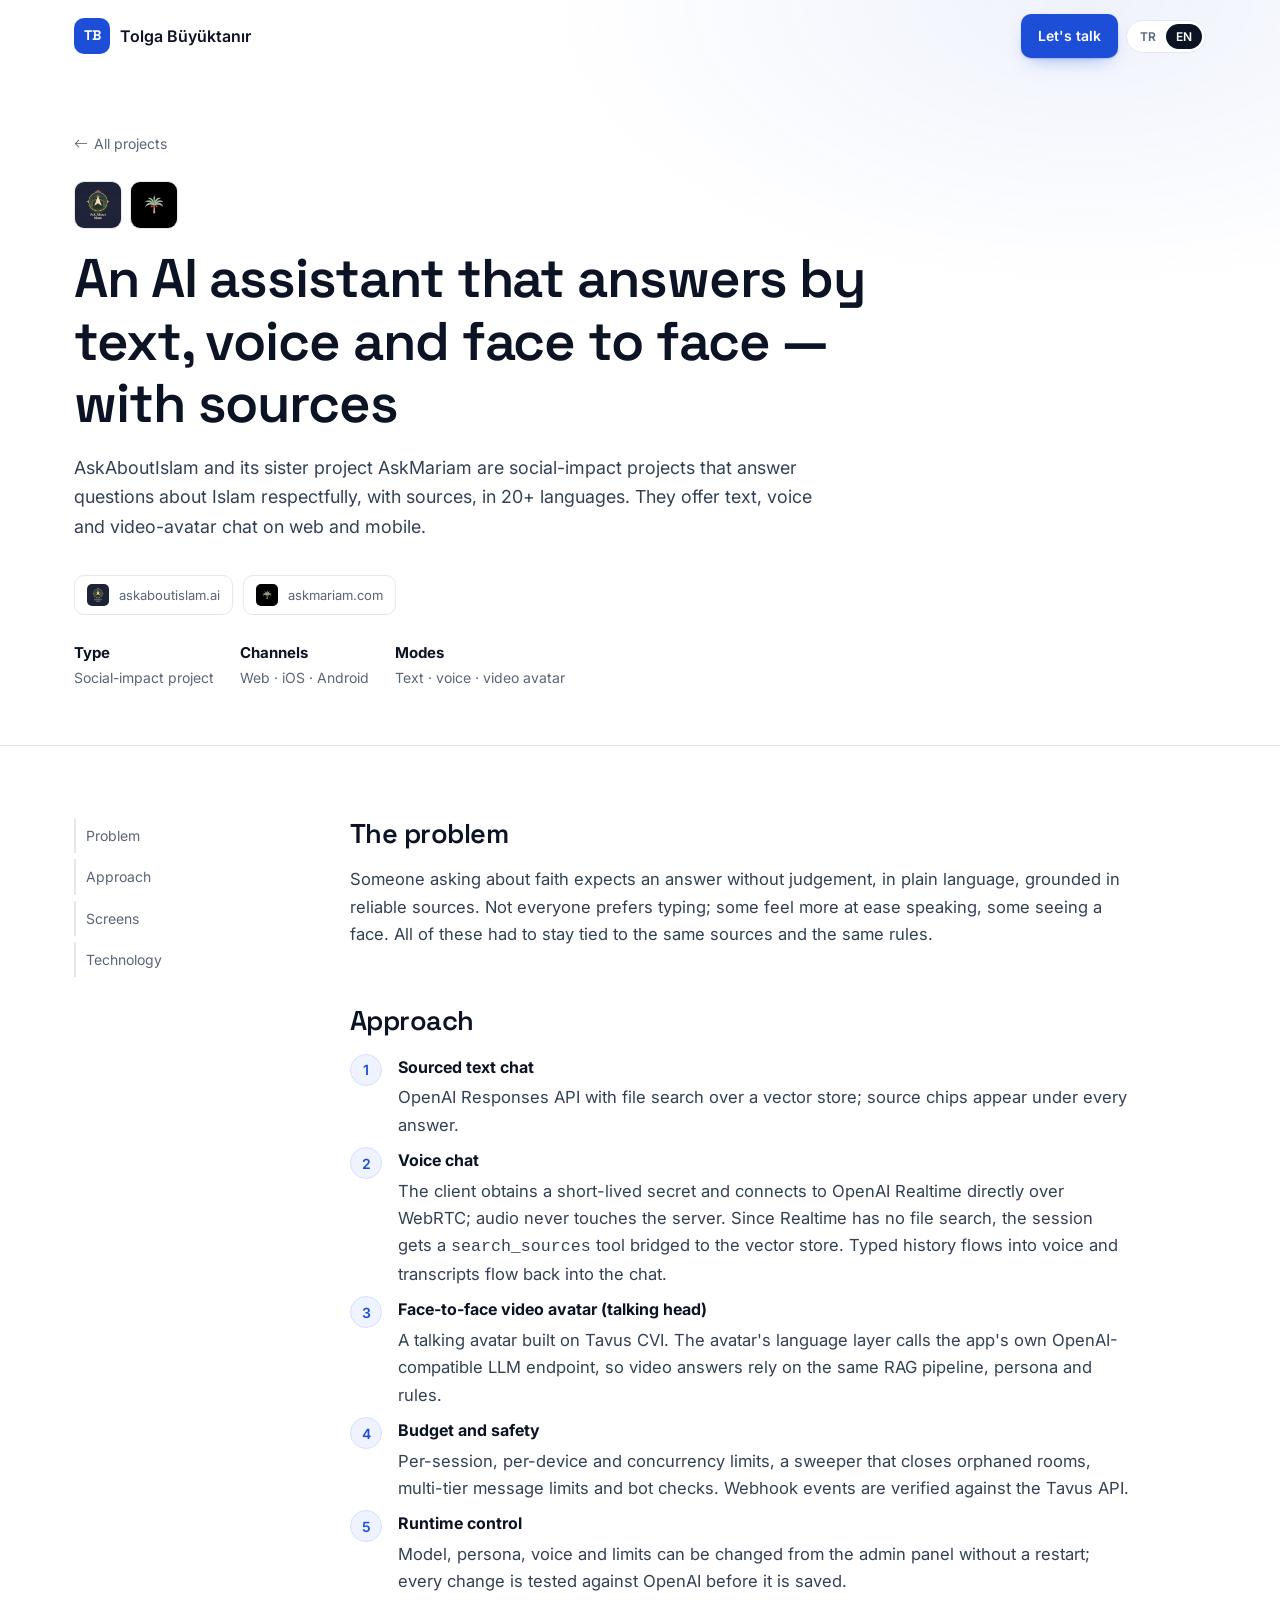
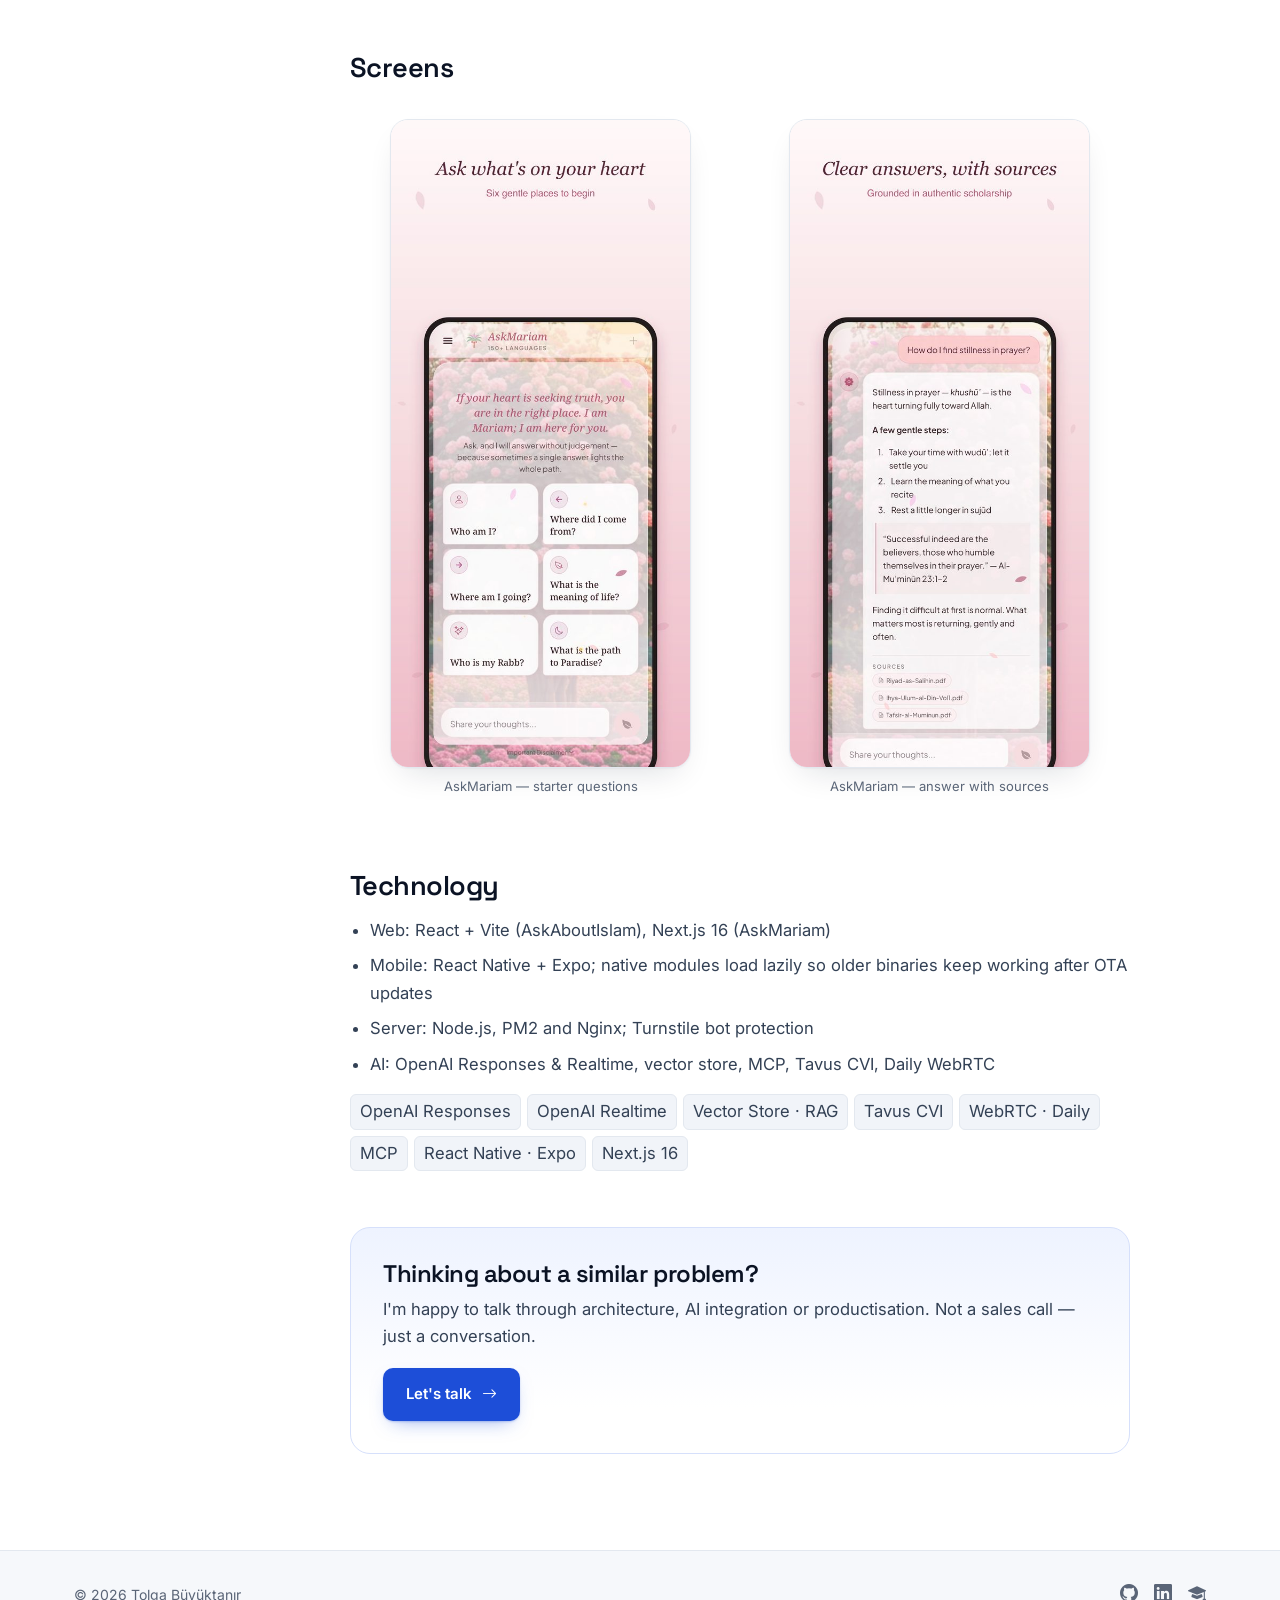
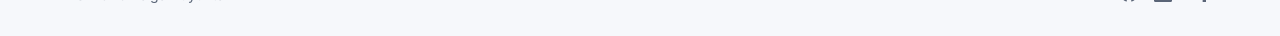
==== case/askaboutislam.html @ a06b05d1 "Add LLM/data services, case studies, FAQ and SEO assets - New topics: local & cloud LLMs, data colle" ====
<!DOCTYPE html>
<html lang="tr">

<head>
    <meta charset="utf-8" />
    <meta name="viewport" content="width=device-width, initial-scale=1" />
    <title>AskAboutIslam &amp; AskMariam · Tolga Büyüktanır</title>
    <meta name="description" content="AskAboutIslam ve AskMariam: yazılı, sesli ve video avatarlı, kaynak gösteren AI asistanı — vaka çalışması." />
    <meta property="og:title" content="AskAboutIslam &amp; AskMariam · Tolga Büyüktanır" />
    <meta property="og:description" content="AskAboutIslam ve AskMariam: yazılı, sesli ve video avatarlı, kaynak gösteren AI asistanı — vaka çalışması." />
    <meta property="og:image" content="https://tolgabuyuktanir.github.io/static/assets/img/og-image.png" />
    <meta name="twitter:card" content="summary_large_image" />
    <link rel="canonical" href="https://tolgabuyuktanir.github.io/case/askaboutislam.html" />
    <meta name="theme-color" content="#ffffff" />
    <link rel="icon" type="image/x-icon" href="../static/assets/favicon.ico" />
    <link rel="preconnect" href="https://fonts.googleapis.com" />
    <link rel="preconnect" href="https://fonts.gstatic.com" crossorigin />
    <link href="https://fonts.googleapis.com/css2?family=Inter:wght@300;400;500;600;700&family=Space+Grotesk:wght@500;600;700&display=swap" rel="stylesheet" />
    <link href="https://cdn.jsdelivr.net/npm/bootstrap-icons@1.11.3/font/bootstrap-icons.min.css" rel="stylesheet" />
    <link href="../static/css/site.css" rel="stylesheet" />
    <link href="../static/css/case.css" rel="stylesheet" />
</head>

<body>
    <header class="nav" id="nav">
        <div class="container nav-inner">
            <a href="../index.html" class="brand" aria-label="Tolga Büyüktanır">
                <span class="brand-mark">TB</span>
                <span class="brand-text">Tolga Büyüktanır</span>
            </a>
            <div class="nav-tools">
                <a href="../index.html#contact" class="btn btn-primary" style="padding:9px 16px;font-size:14px"><span data-l="tr">Tanışalım</span><span data-l="en">Let's talk</span></a>
                <button class="lang-toggle" id="langToggle" type="button" aria-label="Dil / Language">
                    <span class="lang-opt" data-opt="tr">TR</span><span class="lang-opt" data-opt="en">EN</span>
                </button>
            </div>
        </div>
    </header>

    <main>
        <section class="case-hero">
            <div class="container">
                <a class="case-back" href="../index.html#projects"><i class="bi bi-arrow-left"></i> <span data-l="tr">Tüm projeler</span><span data-l="en">All projects</span></a>
                <span class="app-icons" style="margin-bottom:18px"><img src="../static/assets/img/logos/askaboutislam.png" alt="AskAboutIslam" width="48" height="48" style="width:48px;height:48px" /><img src="../static/assets/img/logos/askmariam.png" alt="AskMariam" width="48" height="48" style="width:48px;height:48px" /></span>
                <h1><span data-l="tr">Yazıyla, sesle ve yüz yüze konuşan, kaynak gösteren bir yapay zekâ asistanı</span><span data-l="en">An AI assistant that answers by text, voice and face to face — with sources</span></h1>
                <p class="lead"><span data-l="tr">AskAboutIslam ve kardeş projesi AskMariam, İslam hakkındaki soruları saygılı bir dille, kaynak göstererek ve 20+ dilde yanıtlayan sosyal sorumluluk projeleri. Web ve mobil uygulamalarda yazılı, sesli ve video avatarlı sohbet sunuyorlar.</span><span data-l="en">AskAboutIslam and its sister project AskMariam are social-impact projects that answer questions about Islam respectfully, with sources, in 20+ languages. They offer text, voice and video-avatar chat on web and mobile.</span></p>
                <ul class="live-links" style="margin-top:22px">
                    <li><a href="https://askaboutislam.ai/" target="_blank" rel="noopener"><img src="../static/assets/img/logos/askaboutislam.png" alt="" style="height:22px;border-radius:5px" />askaboutislam.ai</a></li>
                    <li><a href="https://askmariam.com/" target="_blank" rel="noopener"><img src="../static/assets/img/logos/askmariam.png" alt="" style="height:22px;border-radius:5px" />askmariam.com</a></li>
                </ul>
                <ul class="case-meta"><li><strong><span data-l="tr">Tür</span><span data-l="en">Type</span></strong><span data-l="tr">Sosyal sorumluluk projesi</span><span data-l="en">Social-impact project</span></li><li><strong><span data-l="tr">Kanallar</span><span data-l="en">Channels</span></strong><span data-l="tr">Web · iOS · Android</span><span data-l="en">Web · iOS · Android</span></li><li><strong><span data-l="tr">Modlar</span><span data-l="en">Modes</span></strong><span data-l="tr">Metin · ses · video avatar</span><span data-l="en">Text · voice · video avatar</span></li></ul>

            </div>
        </section>
        <section class="case-body">
            <div class="container case-grid">
                <nav class="case-toc" aria-label="İçindekiler"><a href="#problem"><span data-l="tr">Problem</span><span data-l="en">Problem</span></a><a href="#approach"><span data-l="tr">Yaklaşım</span><span data-l="en">Approach</span></a><a href="#screens"><span data-l="tr">Ekranlar</span><span data-l="en">Screens</span></a><a href="#architecture"><span data-l="tr">Teknoloji</span><span data-l="en">Technology</span></a></nav>
                <div class="case-content">
                    <section id="problem">
                        <h2><span data-l="tr">Problem</span><span data-l="en">The problem</span></h2>
                        <p><span data-l="tr">Din hakkında soru soran biri, yargılanmadan, sade bir dille ve güvenilir kaynaklara dayanan bir cevap bekliyor. Herkes yazarak soru sormayı tercih etmiyor; bazıları konuşarak, bazıları karşısında bir yüz görerek daha rahat hissediyor. Bunların hepsinin aynı kaynaklara ve aynı kurallara bağlı kalması gerekiyordu.</span><span data-l="en">Someone asking about faith expects an answer without judgement, in plain language, grounded in reliable sources. Not everyone prefers typing; some feel more at ease speaking, some seeing a face. All of these had to stay tied to the same sources and the same rules.</span></p>

                    </section>
                    <section id="approach">
                        <h2><span data-l="tr">Yaklaşım</span><span data-l="en">Approach</span></h2>
                        <div class="flow"><div class="step-row"><span class="n">1</span><div><strong><span data-l="tr">Kaynaklı yazılı sohbet</span><span data-l="en">Sourced text chat</span></strong><p><span data-l="tr">OpenAI Responses API ve bir vektör deposunda dosya araması; her cevabın altında kaynak çipleri görünüyor.</span><span data-l="en">OpenAI Responses API with file search over a vector store; source chips appear under every answer.</span></p></div></div><div class="step-row"><span class="n">2</span><div><strong><span data-l="tr">Sesli sohbet</span><span data-l="en">Voice chat</span></strong><p><span data-l="tr">İstemci kısa ömürlü bir anahtar alıp OpenAI Realtime'a doğrudan WebRTC ile bağlanıyor; ses sunucudan geçmiyor. Realtime'da dosya araması olmadığı için oturuma bir <code>search_sources</code> aracı veriliyor ve vektör deposuna köprüleniyor. Yazılı geçmiş sese, ses dökümü yazılı sohbete aktarılıyor.</span><span data-l="en">The client obtains a short-lived secret and connects to OpenAI Realtime directly over WebRTC; audio never touches the server. Since Realtime has no file search, the session gets a <code>search_sources</code> tool bridged to the vector store. Typed history flows into voice and transcripts flow back into the chat.</span></p></div></div><div class="step-row"><span class="n">3</span><div><strong><span data-l="tr">Yüz yüze video avatar (talking head)</span><span data-l="en">Face-to-face video avatar (talking head)</span></strong><p><span data-l="tr">Tavus CVI ile konuşan bir avatar. Avatarın dil katmanı, uygulamanın OpenAI uyumlu özel LLM ucunu çağırıyor; böylece video cevapları da aynı RAG hattına, aynı persona ve kurallara dayanıyor.</span><span data-l="en">A talking avatar built on Tavus CVI. The avatar's language layer calls the app's own OpenAI-compatible LLM endpoint, so video answers rely on the same RAG pipeline, persona and rules.</span></p></div></div><div class="step-row"><span class="n">4</span><div><strong><span data-l="tr">Bütçe ve güvenlik</span><span data-l="en">Budget and safety</span></strong><p><span data-l="tr">Oturum, cihaz ve eşzamanlılık limitleri, kapanmayan odaları kapatan bir süpürücü, çok katmanlı mesaj limitleri ve bot kontrolü. Webhook olayları Tavus API'sine karşı doğrulanıyor.</span><span data-l="en">Per-session, per-device and concurrency limits, a sweeper that closes orphaned rooms, multi-tier message limits and bot checks. Webhook events are verified against the Tavus API.</span></p></div></div><div class="step-row"><span class="n">5</span><div><strong><span data-l="tr">Çalışırken yönetim</span><span data-l="en">Runtime control</span></strong><p><span data-l="tr">Yönetim panelinden model, persona, ses ve limitler yeniden başlatmadan değiştirilebiliyor; her değişiklik kaydedilmeden önce OpenAI'a karşı test ediliyor.</span><span data-l="en">Model, persona, voice and limits can be changed from the admin panel without a restart; every change is tested against OpenAI before it is saved.</span></p></div></div></div>

                    </section>
                    <section id="screens">
                        <h2><span data-l="tr">Ekranlar</span><span data-l="en">Screens</span></h2>
                        <div class="shots">
                            <figure><img src="../static/assets/img/cases/askmariam-questions.jpg" alt="AskMariam" loading="lazy" /><figcaption><span data-l="tr">AskMariam — başlangıç soruları</span><span data-l="en">AskMariam — starter questions</span></figcaption></figure>
                            <figure><img src="../static/assets/img/cases/askmariam-answer.jpg" alt="AskMariam" loading="lazy" /><figcaption><span data-l="tr">AskMariam — kaynaklı cevap</span><span data-l="en">AskMariam — answer with sources</span></figcaption></figure>
                        </div>

                    </section>
                    <section id="architecture">
                        <h2><span data-l="tr">Teknoloji</span><span data-l="en">Technology</span></h2>
                        <ul class="points"><li><span data-l="tr">Web: React + Vite (AskAboutIslam), Next.js 16 (AskMariam)</span><span data-l="en">Web: React + Vite (AskAboutIslam), Next.js 16 (AskMariam)</span></li><li><span data-l="tr">Mobil: React Native + Expo; yerel modüller tembel yükleniyor, eski sürümler OTA güncellemesiyle bozulmadan çalışıyor</span><span data-l="en">Mobile: React Native + Expo; native modules load lazily so older binaries keep working after OTA updates</span></li><li><span data-l="tr">Sunucu: Node.js, PM2 ve Nginx; Turnstile ile bot koruması</span><span data-l="en">Server: Node.js, PM2 and Nginx; Turnstile bot protection</span></li><li><span data-l="tr">AI: OpenAI Responses &amp; Realtime, vektör deposu, MCP, Tavus CVI, Daily WebRTC</span><span data-l="en">AI: OpenAI Responses &amp; Realtime, vector store, MCP, Tavus CVI, Daily WebRTC</span></li></ul>
                        <ul class="tags"><li>OpenAI Responses</li><li>OpenAI Realtime</li><li>Vector Store · RAG</li><li>Tavus CVI</li><li>WebRTC · Daily</li><li>MCP</li><li>React Native · Expo</li><li>Next.js 16</li></ul>

                    </section>

                    <div class="case-cta">
                        <h2><span data-l="tr">Benzer bir problem üzerine mi düşünüyorsunuz?</span><span data-l="en">Thinking about a similar problem?</span></h2>
                        <p><span data-l="tr">Mimari, yapay zekâ entegrasyonu ya da ürünleştirme üzerine konuşmaktan memnuniyet duyarım. Satış görüşmesi değil, sadece bir sohbet.</span><span data-l="en">I'm happy to talk through architecture, AI integration or productisation. Not a sales call — just a conversation.</span></p>
                        <a href="../index.html#contact" class="btn btn-primary"><span data-l="tr">Tanışalım</span><span data-l="en">Let's talk</span> <i class="bi bi-arrow-right"></i></a>
                    </div>
                </div>
            </div>
        </section>
    </main>

    <footer class="footer">
        <div class="container footer-inner">
            <span>&copy; <span id="year">2026</span> Tolga Büyüktanır</span>
            <div class="footer-links">
                <a href="https://github.com/tolgabuyuktanir" target="_blank" rel="noopener" aria-label="GitHub"><i class="bi bi-github"></i></a>
                <a href="https://www.linkedin.com/in/tolga-buyuktanir-ph-d-6b63733a/" target="_blank" rel="noopener" aria-label="LinkedIn"><i class="bi bi-linkedin"></i></a>
                <a href="https://scholar.google.com/citations?user=D2Md-J4AAAAJ" target="_blank" rel="noopener" aria-label="Google Scholar"><i class="bi bi-mortarboard-fill"></i></a>
            </div>
        </div>
    </footer>
    <script src="../static/js/case.js"></script>
</body>

</html>
---- static/css/site.css ----
:root {
    /* surfaces */
    --bg: #ffffff;
    --bg-2: #f6f8fb;
    --surface: #ffffff;
    --surface-2: #f1f4f9;
    --border: #e3e8ef;
    --border-strong: #cfd8e3;
    /* text */
    --text: #0b1324;
    --text-2: #334155;
    --muted: #5a6577;
    /* brand: one steady blue, one calm teal */
    --primary: #1d4ed8;
    --primary-hover: #1e40af;
    --primary-ink: #1e3a8a;
    --primary-soft: #eef3ff;
    --primary-line: #d6e0fb;
    --teal: #0e7490;
    --teal-soft: #ebf8fb;
    --success: #047857;
    --grad: linear-gradient(115deg, #1d4ed8 0%, #0e7490 100%);
    /* ink panels (product mock-ups) */
    --ink: #0b1324;
    --ink-2: #111b31;
    --ink-border: rgba(255, 255, 255, 0.09);
    --ink-text: #e2e8f0;
    --ink-muted: #94a3b8;

    --radius: 16px;
    --shadow-sm: 0 1px 2px rgba(15, 23, 42, 0.05);
    --shadow: 0 1px 2px rgba(15, 23, 42, 0.04), 0 14px 34px -14px rgba(15, 23, 42, 0.16);
    --shadow-lg: 0 2px 4px rgba(15, 23, 42, 0.04), 0 30px 70px -30px rgba(15, 23, 42, 0.28);
    --font-head: "Space Grotesk", "Inter", system-ui, sans-serif;
    --font-body: "Inter", system-ui, -apple-system, "Segoe UI", sans-serif;
}

* { box-sizing: border-box; }

html { scroll-behavior: smooth; scroll-padding-top: 80px; }

/* language switching */
html[lang="tr"] [data-l="en"],
html[lang="en"] [data-l="tr"] { display: none !important; }

body {
    margin: 0;
    background: var(--bg);
    color: var(--text);
    font-family: var(--font-body);
    font-size: 16px;
    line-height: 1.65;
    -webkit-font-smoothing: antialiased;
    overflow-x: hidden;
}

a { color: var(--primary); text-decoration: none; }
a:hover { color: var(--primary-hover); }
img { max-width: 100%; display: block; }
h1, h2, h3 { font-family: var(--font-head); font-weight: 600; line-height: 1.15; margin: 0; letter-spacing: -0.02em; color: var(--text); }
::selection { background: var(--primary-soft); color: var(--primary-ink); }
:focus-visible { outline: 2px solid var(--primary); outline-offset: 2px; border-radius: 6px; }

.container { width: 100%; max-width: 1180px; margin: 0 auto; padding: 0 24px; }

.grad {
    background: var(--grad);
    -webkit-background-clip: text;
    background-clip: text;
    color: transparent;
}

.muted { color: var(--muted); }

/* ---------- scroll progress ---------- */
.scroll-progress {
    position: fixed; top: 0; left: 0; height: 2px; width: 0;
    background: var(--primary); z-index: 200; transition: width .1s linear;
}

/* ---------- nav ---------- */
.nav {
    position: fixed; inset: 0 0 auto 0; z-index: 100;
    transition: background .3s, border-color .3s, box-shadow .3s;
    border-bottom: 1px solid transparent;
}
.nav.scrolled {
    background: rgba(255, 255, 255, 0.88);
    backdrop-filter: saturate(1.4) blur(12px);
    -webkit-backdrop-filter: saturate(1.4) blur(12px);
    border-bottom-color: var(--border);
}
.nav-inner { display: flex; align-items: center; justify-content: space-between; height: 72px; gap: 16px; }
.brand { display: flex; align-items: center; gap: 10px; color: var(--text); font-weight: 600; }
.brand:hover { color: var(--text); }
.brand-mark {
    display: grid; place-items: center; width: 36px; height: 36px; border-radius: 10px;
    background: var(--primary); color: #fff; font-family: var(--font-head); font-weight: 700; font-size: 14px;
}
.nav-links { display: flex; align-items: center; gap: 2px; }
.nav-links a {
    color: var(--muted); font-size: 14.5px; font-weight: 500; padding: 8px 12px; border-radius: 8px;
    transition: color .2s, background .2s;
}
.nav-links a:hover, .nav-links a.active { color: var(--text); background: var(--surface-2); }
.nav-links .nav-cta { color: #fff; background: var(--primary); margin-left: 8px; }
.nav-links .nav-cta:hover { color: #fff; background: var(--primary-hover); }
.nav-tools { display: flex; align-items: center; gap: 8px; }
.lang-toggle {
    display: flex; padding: 3px; border-radius: 999px; border: 1px solid var(--border);
    background: var(--surface); cursor: pointer; font: 600 12px var(--font-body);
}
.lang-opt { padding: 5px 10px; border-radius: 999px; color: var(--muted); transition: all .2s; }
html[lang="tr"] .lang-opt[data-opt="tr"],
html[lang="en"] .lang-opt[data-opt="en"] { background: var(--text); color: #fff; }
.menu-btn {
    display: none; background: var(--surface); border: 1px solid var(--border); color: var(--text);
    width: 40px; height: 40px; border-radius: 10px; font-size: 22px; cursor: pointer;
}

/* ---------- buttons ---------- */
.btn {
    display: inline-flex; align-items: center; gap: 10px; padding: 13px 22px; border-radius: 10px;
    font-weight: 600; font-size: 15px; border: 1px solid transparent; cursor: pointer;
    transition: background .2s, border-color .2s, box-shadow .2s, color .2s; font-family: var(--font-body);
}
.btn-primary { background: var(--primary); color: #fff; box-shadow: 0 1px 2px rgba(29, 78, 216, .25), 0 8px 20px -10px rgba(29, 78, 216, .55); }
.btn-primary:hover { color: #fff; background: var(--primary-hover); }
.btn-ghost { border-color: var(--border-strong); color: var(--text); background: var(--surface); }
.btn-ghost:hover { color: var(--text); border-color: var(--text-2); }
.btn i { transition: transform .2s; }
.btn:hover i { transform: translateX(2px); }

/* ---------- hero ---------- */
.hero {
    position: relative; min-height: 100vh; padding: 130px 0 56px; overflow: hidden; display: flex; flex-direction: column; justify-content: center;
    background:
        radial-gradient(900px 520px at 85% 10%, rgba(29, 78, 216, .07), transparent 60%),
        radial-gradient(700px 480px at 0% 100%, rgba(14, 116, 144, .06), transparent 60%),
        var(--bg);
}
.hero::before {
    content: ""; position: absolute; inset: 0; pointer-events: none;
    background-image: linear-gradient(var(--border) 1px, transparent 1px), linear-gradient(90deg, var(--border) 1px, transparent 1px);
    background-size: 56px 56px; opacity: .45;
    mask-image: radial-gradient(ellipse 80% 70% at 50% 35%, #000 30%, transparent 75%);
    -webkit-mask-image: radial-gradient(ellipse 80% 70% at 50% 35%, #000 30%, transparent 75%);
}
#heroCanvas { position: absolute; inset: 0; width: 100%; height: 100%; opacity: .7; }
.hero-glow { display: none; }
.hero-inner { position: relative; z-index: 2; display: grid; grid-template-columns: 1.35fr 0.65fr; gap: 56px; align-items: center; }
.eyebrow {
    display: inline-flex; align-items: center; gap: 10px; padding: 6px 14px; border-radius: 999px;
    border: 1px solid var(--border); background: var(--surface); font-size: 13.5px; color: var(--text-2); margin-bottom: 26px;
    box-shadow: var(--shadow-sm);
}
.pulse { width: 8px; height: 8px; border-radius: 50%; background: var(--success); box-shadow: 0 0 0 3px rgba(4, 120, 87, .15); }
.hero h1 { font-size: clamp(2.3rem, 5.2vw, 4.1rem); font-weight: 600; margin-bottom: 24px; }
.typed-line { display: block; min-height: 1.15em; }
#typed, #typedEn { display: inline-block; min-width: 1ch; border-right: 3px solid var(--primary); padding-right: 4px; animation: caret 1s steps(1) infinite; }
@keyframes caret { 50% { border-color: transparent; } }
.lead { font-size: 1.12rem; color: var(--text-2); max-width: 640px; margin: 0 0 34px; }
.lead strong { color: var(--text); }
.hero-actions { display: flex; flex-wrap: wrap; gap: 12px; margin-bottom: 34px; }
.hero-social { list-style: none; padding: 0; margin: 0; display: flex; gap: 8px; }
.hero-social a {
    display: grid; place-items: center; width: 40px; height: 40px; border-radius: 10px; font-size: 17px;
    color: var(--muted); border: 1px solid var(--border); background: var(--surface); transition: all .2s;
}
.hero-social a:hover { color: var(--primary); border-color: var(--primary-line); background: var(--primary-soft); }

.hero-card {
    position: relative; padding: 28px; border-radius: 20px; text-align: center;
    background: var(--surface); border: 1px solid var(--border); box-shadow: var(--shadow-lg);
}
.portrait { position: relative; width: 148px; height: 148px; margin: 0 auto 18px; }
.portrait img { width: 100%; height: 100%; object-fit: cover; object-position: top; border-radius: 50%; position: relative; z-index: 1; border: 4px solid #fff; }
.ring { position: absolute; inset: -4px; border-radius: 50%; background: var(--grad); }
.hero-card-body { display: flex; flex-direction: column; gap: 2px; margin-bottom: 18px; }
.hero-card-body strong { font-family: var(--font-head); font-size: 1.22rem; font-weight: 600; }
.hero-card-body span { font-size: 14px; color: var(--text-2); }
.hero-card-body .muted { color: var(--muted); }
.chip-row { display: flex; flex-wrap: wrap; justify-content: center; gap: 6px; }
.chip { font-size: 12px; padding: 4px 10px; border-radius: 999px; background: var(--surface-2); border: 1px solid var(--border); color: var(--text-2); }

.stats { position: relative; z-index: 2; display: grid; grid-template-columns: repeat(4, 1fr); gap: 16px; margin-top: 64px; }
.stat { padding: 22px 24px; border-radius: var(--radius); border: 1px solid var(--border); background: var(--surface); box-shadow: var(--shadow-sm); }
.stat .num { display: block; font-family: var(--font-head); font-size: 2.3rem; font-weight: 600; color: var(--primary-ink); }
.stat .label { color: var(--muted); font-size: 14px; }

/* ---------- trusted strip ---------- */
.trusted { position: relative; z-index: 2; margin-top: 44px; display: flex; flex-direction: column; align-items: center; gap: 16px; }
.trusted-label { font-size: 12px; letter-spacing: .14em; text-transform: uppercase; color: var(--muted); font-weight: 600; }
.trusted-list { list-style: none; padding: 0; margin: 0; display: flex; flex-wrap: wrap; justify-content: center; gap: 10px 34px; }
.trusted-list li { font-family: var(--font-head); font-weight: 600; font-size: 1.1rem; color: #8a94a6; letter-spacing: -0.01em; transition: color .2s; }
.trusted-list li:hover { color: var(--text); }

/* ---------- marquee ---------- */
.marquee { overflow: hidden; border-block: 1px solid var(--border); background: var(--bg-2); padding: 16px 0; mask-image: linear-gradient(90deg, transparent, #000 10%, #000 90%, transparent); -webkit-mask-image: linear-gradient(90deg, transparent, #000 10%, #000 90%, transparent); }
.marquee-track { display: flex; gap: 40px; width: max-content; animation: marquee 70s linear infinite; }
.marquee-track span { font-family: var(--font-head); font-size: 1rem; color: var(--text-2); white-space: nowrap; font-weight: 500; }
.marquee-track span::before { content: ""; display: inline-block; width: 5px; height: 5px; border-radius: 50%; background: var(--teal); margin-right: 40px; vertical-align: middle; }
@keyframes marquee { to { transform: translateX(-50%); } }

/* ---------- sections ---------- */
.section { padding: 104px 0; position: relative; }
.section-alt { background: var(--bg-2); border-block: 1px solid var(--border); }
.section-head { max-width: 720px; margin-bottom: 48px; }
.kicker {
    display: inline-block; font-size: 12.5px; font-weight: 600; text-transform: uppercase; letter-spacing: .14em;
    color: var(--primary); margin-bottom: 14px;
}
.section-head h2, .about h2, .contact h2 { font-size: clamp(2rem, 3.6vw, 2.8rem); margin-bottom: 16px; }
.section-head p { color: var(--text-2); font-size: 1.08rem; margin: 0; }

/* ---------- cards: shared ---------- */
.service, .step, .project, .tool-group, .edu, .awards, .grants {
    background: var(--surface); border: 1px solid var(--border); border-radius: var(--radius); box-shadow: var(--shadow-sm);
}

/* ---------- services ---------- */
.services { display: grid; grid-template-columns: repeat(3, 1fr); gap: 18px; }
.service { position: relative; padding: 28px 24px; transition: border-color .25s, box-shadow .25s; }
.service:hover { border-color: var(--primary-line); box-shadow: var(--shadow); }
.service-icon {
    display: grid; place-items: center; width: 46px; height: 46px; border-radius: 12px; font-size: 21px; margin-bottom: 20px;
    background: var(--primary-soft); color: var(--primary); border: 1px solid var(--primary-line);
}
.service h3 { font-size: 1.12rem; margin-bottom: 10px; }
.service p { color: var(--muted); font-size: 14.5px; margin: 0 0 16px; }
.service-highlight { border-color: var(--primary-line); background: linear-gradient(180deg, var(--primary-soft), var(--surface) 70%); }

.tags { list-style: none; padding: 0; margin: 0; display: flex; flex-wrap: wrap; gap: 6px; }
.tags li { font-size: 12px; padding: 3px 9px; border-radius: 6px; background: var(--surface-2); color: var(--text-2); border: 1px solid var(--border); }

/* ---------- process ---------- */
.process { list-style: none; padding: 0; margin: 0 0 36px; display: grid; grid-template-columns: repeat(4, 1fr); gap: 18px; }
.step { position: relative; padding: 28px 24px; }
.step:not(:last-child)::after { content: ""; position: absolute; top: 48px; right: -18px; width: 18px; height: 1px; background: var(--border-strong); }
.step-num { font-family: var(--font-head); font-size: 2.3rem; font-weight: 600; color: var(--primary); }
.step h3 { font-size: 1.15rem; margin: 8px 0; }
.step p { color: var(--muted); font-size: 14.5px; margin: 0; }
.formats { display: grid; grid-template-columns: repeat(4, 1fr); gap: 12px; }
.format { display: flex; align-items: center; gap: 12px; padding: 15px 18px; border-radius: 12px; border: 1px dashed var(--border-strong); color: var(--text-2); font-size: 14.5px; background: var(--surface); }
.format i { color: var(--teal); font-size: 19px; }

/* ---------- filters ---------- */
.filters { display: flex; flex-wrap: wrap; gap: 8px; margin-bottom: 28px; }
.filter {
    padding: 8px 15px; border-radius: 999px; border: 1px solid var(--border); background: var(--surface);
    color: var(--text-2); font: 500 14px var(--font-body); cursor: pointer; transition: all .2s;
}
.filter:hover { border-color: var(--border-strong); color: var(--text); }
.filter.active { background: var(--text); color: #fff; border-color: var(--text); }

/* ---------- projects ---------- */
.projects { display: grid; grid-template-columns: repeat(3, 1fr); gap: 18px; }
.project { display: flex; flex-direction: column; padding: 26px; transition: border-color .25s, box-shadow .25s; }
.project:hover { border-color: var(--primary-line); box-shadow: var(--shadow); }
.project.hide { display: none; }
.project-top { display: flex; justify-content: space-between; align-items: center; margin-bottom: 16px; }
.project-top > i { font-size: 22px; color: var(--primary); }
.badge { display: inline-flex; align-items: center; gap: 5px; line-height: 1.4; font-size: 11.5px; font-weight: 600; padding: 3px 10px; border-radius: 999px; background: var(--surface-2); color: var(--text-2); border: 1px solid var(--border); }
.badge-oss { color: #065f46; border-color: #bfe8d6; background: #effaf5; }
.badge-conf { color: #8a4b08; border-color: #f3dcae; background: #fff8eb; }
.badge-phd { color: var(--primary-ink); border-color: var(--primary-line); background: var(--primary-soft); }
.badge-social { color: #9b1c4b; border-color: #f6cfdd; background: #fdf2f6; }
.badge-product { color: #fff; background: var(--primary); border: 0; padding: 5px 12px; font-size: 12px; }
.project h3 { font-size: 1.18rem; margin-bottom: 10px; }
.project p { color: var(--muted); font-size: 14.5px; margin: 0 0 16px; flex: 1; }
.project p strong { color: var(--text); font-weight: 600; }
.project-links { display: flex; gap: 16px; margin-top: 16px; padding-top: 14px; border-top: 1px solid var(--border); font-size: 14px; font-weight: 500; }
.project-links a { color: var(--text); display: inline-flex; gap: 6px; align-items: center; }
.project-links a:hover { color: var(--primary); }

.project-feature { grid-column: span 2; padding: 32px; border-color: var(--primary-line); background: linear-gradient(180deg, var(--primary-soft), var(--surface) 55%); }
.project-feature h3 { font-size: 1.5rem; }
.project-feature p { font-size: 15.5px; color: var(--text-2); }
.project-feature .project-top > i { font-size: 28px; }
.impact { list-style: none; padding: 0; margin: 0 0 16px; display: flex; flex-wrap: wrap; gap: 8px 18px; }
.impact li { font-size: 13.5px; color: var(--text); display: flex; gap: 6px; align-items: center; font-weight: 500; }
.impact i { color: var(--success); }
.projects.collapsed .project.extra { display: none; }
.more-wrap { display: flex; justify-content: center; margin-top: 30px; }
.more-wrap.hidden { display: none; }
.more-count { color: var(--muted); font-weight: 500; }

/* ---------- spotlights (CodeBody, NUYA) ---------- */
.spotlight { background: var(--bg-2); border-block: 1px solid var(--border); }
.spotlight-alt { background: var(--bg); border-block: 0; }
.spot {
    display: grid; grid-template-columns: 1.1fr .9fr; gap: 52px; align-items: center; padding: 48px;
    border-radius: 24px; border: 1px solid var(--border); background: var(--surface); box-shadow: var(--shadow-lg);
}
.spot-reverse { grid-template-columns: .9fr 1.1fr; }
.spot h2 { font-size: clamp(2.3rem, 4.6vw, 3.3rem); margin: 18px 0 14px; }
.spot-sub { display: block; font-size: clamp(1.08rem, 1.9vw, 1.35rem); font-weight: 500; color: var(--primary-ink); margin-top: 8px; letter-spacing: -0.01em; }
.spot-lead { color: var(--text-2); font-size: 1.05rem; margin: 0 0 24px; }
.spot-features { list-style: none; padding: 0; margin: 0 0 24px; display: grid; grid-template-columns: 1fr 1fr; gap: 16px 22px; }
.spot-features li { display: flex; gap: 12px; align-items: flex-start; }
.spot-features i { flex: none; width: 34px; height: 34px; display: grid; place-items: center; border-radius: 9px; background: var(--primary-soft); color: var(--primary); font-size: 16px; border: 1px solid var(--primary-line); }
.spot-features strong { display: block; font-size: 14.5px; margin-bottom: 2px; }
.spot-features span { color: var(--muted); font-size: 13.5px; line-height: 1.5; }
.spot-actions { display: flex; flex-wrap: wrap; gap: 12px; margin-top: 26px; }

/* product mock-up (dark, like a screenshot) */
.mock { border-radius: 16px; overflow: hidden; border: 1px solid var(--ink-border); background: var(--ink); box-shadow: var(--shadow-lg); }
.mock-bar { display: flex; align-items: center; gap: 6px; padding: 10px 14px; border-bottom: 1px solid var(--ink-border); background: var(--ink-2); }
.mock-bar .dot { width: 10px; height: 10px; border-radius: 50%; background: #f87171; }
.mock-bar .dot:nth-child(2) { background: #fbbf24; }
.mock-bar .dot:nth-child(3) { background: #34d399; }
.mock-bar em { font-style: normal; font-size: 12px; color: var(--ink-muted); margin-left: 8px; }
.mock-body { display: grid; grid-template-columns: 1fr 1fr; gap: 14px; padding: 18px; }
.pose { width: 100%; height: auto; background: radial-gradient(circle at 50% 40%, rgba(59, 130, 246, .14), transparent 70%); border-radius: 12px; }
.mock-side { display: flex; flex-direction: column; gap: 12px; justify-content: center; }
.metric { padding: 10px 12px; border-radius: 10px; background: rgba(255, 255, 255, .04); border: 1px solid var(--ink-border); font-size: 12px; display: grid; grid-template-columns: 1fr auto; gap: 6px; }
.metric span { color: var(--ink-muted); }
.metric b { font-family: var(--font-head); color: #fcd34d; }
.metric i { grid-column: 1 / -1; height: 4px; border-radius: 4px; background: rgba(255, 255, 255, .08); position: relative; overflow: hidden; }
.metric i::after { content: ""; position: absolute; inset: 0 auto 0 0; width: var(--w); background: linear-gradient(90deg, #3b82f6, #06b6d4); border-radius: 4px; }
.note { font-size: 12px; color: #cfe0ff; padding: 10px 12px; border-radius: 10px; background: rgba(59, 130, 246, .1); border: 1px solid rgba(59, 130, 246, .25); line-height: 1.5; }
.note i { color: #60a5fa; }

/* NUYA architecture diagram */
.arch { display: flex; flex-direction: column; gap: 10px; padding: 22px; border-radius: 16px; background: var(--bg-2); border: 1px solid var(--border); }
.arch-title { display: block; font-size: 11.5px; letter-spacing: .12em; text-transform: uppercase; color: var(--muted); margin-bottom: 10px; font-weight: 600; }
.arch-layer { padding: 14px; border-radius: 12px; background: var(--surface); border: 1px solid var(--border); }
.arch-items { display: flex; flex-wrap: wrap; gap: 6px; }
.arch-items span { font-size: 12px; padding: 4px 10px; border-radius: 999px; background: var(--surface-2); color: var(--text-2); border: 1px solid var(--border); }
.arch-arrow { text-align: center; font-size: 12px; color: var(--muted); }
.arch-arrow i { color: var(--teal); }
.arch-core { padding: 16px; border-radius: 14px; background: var(--primary-soft); border: 1px solid var(--primary-line); }
.arch-core .arch-title { color: var(--primary-ink); }
.arch-grid { display: grid; grid-template-columns: 1fr 1fr; gap: 8px; }
.arch-grid span { font-size: 12.5px; padding: 8px 10px; border-radius: 9px; background: var(--surface); border: 1px solid var(--primary-line); color: var(--text); display: flex; gap: 7px; align-items: center; }
.arch-grid i { color: var(--primary); }

/* ---------- toolbox ---------- */
.toolbox { display: grid; grid-template-columns: repeat(4, 1fr); gap: 18px; }
.tool-group { padding: 24px; }
.tool-group h3 { font-size: 1.02rem; margin-bottom: 14px; display: flex; gap: 8px; align-items: center; }
.tool-group h3 i { color: var(--teal); }

/* ---------- demo ---------- */
.demo-frame {
    position: relative; border-radius: 18px; overflow: hidden; border: 1px solid var(--border); box-shadow: var(--shadow);
    height: 720px; background: radial-gradient(circle at 30% 20%, var(--primary-soft), transparent 55%), radial-gradient(circle at 70% 80%, var(--teal-soft), transparent 55%), var(--bg-2);
    display: grid; place-items: center;
}
.demo-frame iframe { position: absolute; inset: 0; width: 100%; height: 100%; border: 0; background: #fff; }
.demo-load {
    display: flex; flex-direction: column; align-items: center; gap: 12px; background: none; border: 0; color: var(--text);
    font: 600 1.1rem var(--font-head); cursor: pointer;
}
.demo-load i { font-size: 68px; color: var(--primary); transition: transform .3s; }
.demo-load:hover i { transform: scale(1.06); }

/* ---------- about ---------- */
.about { display: grid; grid-template-columns: 1.1fr .9fr; gap: 56px; align-items: start; }
.about-copy p { color: var(--text-2); font-size: 1.05rem; }
.about-side { display: flex; flex-direction: column; gap: 18px; }
.edu, .awards { padding: 24px; }
.edu { display: flex; flex-direction: column; gap: 16px; }
.edu-item { display: flex; gap: 14px; align-items: flex-start; }
.edu-item i { font-size: 20px; color: var(--primary); margin-top: 2px; }
.edu-item strong { display: block; font-size: 15px; }
.edu-item span { color: var(--muted); font-size: 13.5px; }
.awards h3 { font-size: 1.02rem; margin-bottom: 12px; display: flex; gap: 8px; align-items: center; }
.awards h3 i { color: #b45309; }
.awards ul { margin: 0; padding-left: 18px; color: var(--muted); font-size: 14.5px; }
.awards li { margin-bottom: 6px; }
.awards li strong { color: var(--text); }
.langs { display: flex; gap: 10px; flex-wrap: wrap; }
.langs > span { font-size: 13.5px; padding: 7px 14px; border-radius: 999px; border: 1px solid var(--border); color: var(--text-2); background: var(--surface); }

/* ---------- timeline ---------- */
.timeline { position: relative; padding-left: 34px; margin-bottom: 56px; }
.timeline::before { content: ""; position: absolute; left: 8px; top: 6px; bottom: 6px; width: 2px; background: linear-gradient(var(--primary), var(--teal) 60%, transparent); opacity: .5; }
.tl-item { position: relative; padding-bottom: 34px; }
.tl-item::before {
    content: ""; position: absolute; left: -32px; top: 6px; width: 14px; height: 14px; border-radius: 50%;
    background: var(--surface); border: 3px solid var(--primary);
}
.tl-item:first-child::before { background: var(--primary); box-shadow: 0 0 0 5px var(--primary-soft); }
.tl-date { font-size: 13px; font-weight: 600; color: var(--primary); letter-spacing: .04em; }
.tl-item h3 { font-size: 1.15rem; margin: 6px 0 8px; }
.tl-item p { color: var(--muted); margin: 0; max-width: 780px; }

.grants { padding: 30px; border-radius: 20px; }
.grants h3 { font-size: 1.25rem; margin-bottom: 18px; display: flex; gap: 10px; align-items: center; }
.grants h3 i { color: var(--success); }
.grant-list { list-style: none; padding: 0; margin: 0; }
.grant-list li { display: grid; grid-template-columns: 80px 1fr auto; gap: 16px; align-items: center; padding: 14px 0; border-top: 1px solid var(--border); font-size: 14.5px; color: var(--muted); }
.grant-list li strong { color: var(--text); }
.g-year { font-family: var(--font-head); color: var(--text); font-weight: 600; }
.g-tag { font-size: 11.5px; font-weight: 600; padding: 3px 9px; border-radius: 6px; color: #065f46; background: #effaf5; border: 1px solid #bfe8d6; white-space: nowrap; }

/* ---------- publications ---------- */
.pubs { list-style: none; padding: 0; margin: 0; }
.pub { display: grid; grid-template-columns: 70px 1fr; gap: 18px; padding: 18px 0; border-top: 1px solid var(--border); }
.pub.hide { display: none; }
.pub-year { font-family: var(--font-head); font-weight: 600; color: var(--teal); padding-top: 1px; }
.pub-title { display: block; color: var(--text); font-weight: 500; font-size: 1.02rem; margin-bottom: 4px; }
a.pub-title:hover { color: var(--primary); }
a.pub-title::after { content: " ↗"; color: var(--primary); font-size: .85em; }
.pub-meta { display: block; color: var(--muted); font-size: 14px; }
.pub-meta em { color: var(--text-2); }
.pub[data-type~="phd"] .pub-year::after { content: "PhD"; display: block; font-size: 10.5px; color: var(--primary-ink); letter-spacing: .08em; margin-top: 2px; }

/* ---------- contact ---------- */
.contact-section { padding-bottom: 120px; }
.contact {
    display: grid; grid-template-columns: 1fr 1fr; gap: 48px; padding: 52px; border-radius: 24px;
    background: linear-gradient(180deg, var(--primary-soft), var(--surface) 70%); border: 1px solid var(--primary-line); box-shadow: var(--shadow);
}
.contact-copy p { color: var(--text-2); font-size: 1.05rem; }
.contact-points { list-style: none; padding: 0; margin: 22px 0 0; display: flex; flex-direction: column; gap: 10px; color: var(--text-2); font-size: 15px; }
.contact-points li { display: flex; gap: 10px; align-items: flex-start; }
.contact-points i { color: var(--success); margin-top: 3px; }
.contact-list { list-style: none; padding: 0; margin: 26px 0 0; display: flex; flex-direction: column; gap: 12px; }
.contact-list li { display: flex; gap: 12px; align-items: center; color: var(--text-2); }
.contact-list i { width: 36px; height: 36px; display: grid; place-items: center; border-radius: 10px; background: var(--surface); border: 1px solid var(--border); color: var(--primary); }
.contact-list a { color: var(--text); }
.contact-form { display: flex; flex-direction: column; gap: 14px; padding: 28px; border-radius: 18px; background: var(--surface); border: 1px solid var(--border); box-shadow: var(--shadow-sm); }
.contact-form label { display: flex; flex-direction: column; gap: 6px; font-size: 13.5px; color: var(--text-2); font-weight: 500; }
.contact-form input, .contact-form select, .contact-form textarea {
    font: 15px var(--font-body); color: var(--text); background: var(--surface); border: 1px solid var(--border-strong);
    border-radius: 10px; padding: 11px 13px; outline: none; transition: border-color .2s, box-shadow .2s; resize: vertical;
}
.contact-form input:focus, .contact-form select:focus, .contact-form textarea:focus { border-color: var(--primary); box-shadow: 0 0 0 3px var(--primary-soft); }
.contact-form .btn { justify-content: center; margin-top: 4px; }
.form-note { font-size: 12.5px; color: var(--muted); margin: 0; text-align: center; }

/* ---------- footer ---------- */
.footer { border-top: 1px solid var(--border); padding: 28px 0; color: var(--muted); font-size: 14px; background: var(--bg-2); }
.footer-inner { display: flex; justify-content: space-between; align-items: center; gap: 16px; flex-wrap: wrap; }
.footer-links { display: flex; gap: 16px; font-size: 18px; }
.footer-links a { color: var(--muted); }
.footer-links a:hover { color: var(--primary); }

/* ---------- reveal ---------- */
.js .reveal { opacity: 0; transform: translateY(16px); transition: opacity .6s ease, transform .6s ease; }
.js .reveal.in { opacity: 1; transform: none; }

/* ---------- responsive ---------- */
@media (max-width: 1080px) {
    .services, .projects { grid-template-columns: repeat(2, 1fr); }
    .process, .formats, .toolbox { grid-template-columns: repeat(2, 1fr); }
    .step::after { display: none; }
    .spot, .spot-reverse { grid-template-columns: 1fr; padding: 36px; }
    .spot-reverse .spot-visual { order: 2; }
}

@media (max-width: 920px) {
    .menu-btn { display: grid; place-items: center; }
    .nav-links {
        position: fixed; top: 72px; left: 0; right: 0; flex-direction: column; align-items: stretch; gap: 2px;
        padding: 14px 16px 20px; background: rgba(255, 255, 255, .98); border-bottom: 1px solid var(--border); box-shadow: var(--shadow);
        transform: translateY(-120%); transition: transform .3s, visibility .3s; z-index: -1; visibility: hidden;
    }
    .nav-links.open { transform: none; visibility: visible; }
    .nav-links a { padding: 12px 14px; font-size: 16px; }
    .nav-links .nav-cta { margin: 8px 0 0; text-align: center; }
    .hero-inner { grid-template-columns: 1fr; gap: 40px; }
    .hero-card { max-width: 380px; }
    .stats { grid-template-columns: repeat(2, 1fr); margin-top: 48px; }
    .about, .contact { grid-template-columns: 1fr; }
    .contact { padding: 32px 24px; }
}

@media (max-width: 640px) {
    .container { padding: 0 16px; }
    .section { padding: 76px 0; }
    .services, .projects, .process, .formats, .toolbox { grid-template-columns: 1fr; }
    .brand-text { display: none; }
    .stat .num { font-size: 1.9rem; }
    .grant-list li { grid-template-columns: 1fr; gap: 6px; }
    .g-tag { justify-self: start; }
    .pub { grid-template-columns: 1fr; gap: 4px; }
    .pub[data-type~="phd"] .pub-year::after { display: inline; margin-left: 8px; }
    .demo-frame { height: 640px; }
    .spot { padding: 24px 18px; }
    .spot-features { grid-template-columns: 1fr; }
    .mock-body { grid-template-columns: 1fr; }
    .pose { max-height: 260px; }
    .project-feature { grid-column: auto; padding: 26px; }
    .contact-form { padding: 20px; }
}

@media (prefers-reduced-motion: reduce) {
    *, *::before, *::after { animation: none !important; transition: none !important; scroll-behavior: auto !important; }
    .js .reveal { opacity: 1; transform: none; }
}

/* ---------- product logos ---------- */
.arch-logos { display: flex; flex-wrap: wrap; align-items: center; gap: 10px 18px; }
.arch-logos img { height: 22px; width: auto; }
.spot-wordmark { height: 40px; width: auto; display: block; margin-bottom: 4px; }
.spot-title { display: inline-flex; align-items: center; gap: 14px; }
.spot-icon { width: 48px; height: 48px; border-radius: 12px; }
.app-icons { display: inline-flex; gap: 8px; }
.app-icons img { width: 40px; height: 40px; border-radius: 10px; border: 1px solid var(--border); object-fit: cover; }
@media (max-width: 640px) {
    .arch-logos img { height: 18px; }
    .spot-wordmark { height: 32px; }
    .spot-icon { width: 40px; height: 40px; }
}
.contact > * { min-width: 0; }
.contact-form select { width: 100%; min-width: 0; text-overflow: ellipsis; }

/* ---------- references ---------- */
.trusted-logos { list-style: none; padding: 0; margin: 0; display: flex; flex-wrap: wrap; justify-content: center; align-items: center; gap: 14px 30px; }
.trusted-logos a, .trusted-logos .ref { display: inline-flex; align-items: center; gap: 8px; color: var(--text-2); font-family: var(--font-head); font-weight: 600; font-size: 1rem; opacity: .82; transition: opacity .2s; }
.trusted-logos a:hover { opacity: 1; color: var(--text); }
.trusted-logos img { height: 26px; width: auto; }
.trusted-logos img.sq { height: 30px; width: 30px; border-radius: 8px; object-fit: cover; }
.wordmark { font-family: var(--font-head); font-weight: 700; font-size: 1.15rem; letter-spacing: -0.01em; color: var(--text); }
.wordmark-tbros { letter-spacing: .04em; }
.wordmark-froyz { font-style: italic; }

.live-links { display: flex; flex-wrap: wrap; gap: 10px; margin: 0 0 22px; padding: 0; list-style: none; }
.live-links a { display: inline-flex; align-items: center; gap: 10px; padding: 8px 12px; border-radius: 10px; border: 1px solid var(--border); background: var(--surface); font-size: 13px; color: var(--muted); transition: border-color .2s, box-shadow .2s; }
.live-links a:hover { border-color: var(--primary-line); box-shadow: var(--shadow-sm); color: var(--primary); }
.live-links img { height: 20px; width: auto; }
.live-label { display: block; font-size: 12px; letter-spacing: .12em; text-transform: uppercase; color: var(--muted); font-weight: 600; margin: 0 0 10px; }
@media (max-width: 640px) { .trusted-logos { gap: 12px 22px; } .trusted-logos img { height: 22px; } }

/* ---------- publications collapse ---------- */
.pubs.collapsed .pub.extra { display: none; }

/* ---------- FAQ ---------- */
.faq { display: grid; grid-template-columns: 1fr 1fr; gap: 14px; }
.faq details { background: var(--surface); border: 1px solid var(--border); border-radius: 14px; padding: 0 22px; box-shadow: var(--shadow-sm); transition: border-color .2s; }
.faq details[open] { border-color: var(--primary-line); }
.faq summary { list-style: none; cursor: pointer; padding: 18px 0; font-weight: 600; color: var(--text); display: flex; justify-content: space-between; gap: 16px; align-items: center; }
.faq summary::-webkit-details-marker { display: none; }
.faq summary i { color: var(--primary); transition: transform .2s; flex: none; }
.faq details[open] summary i { transform: rotate(45deg); }
.faq details p { margin: 0 0 18px; color: var(--muted); font-size: 15px; }
@media (max-width: 920px) { .faq { grid-template-columns: 1fr; } }
---- static/css/case.css ----
/* case study pages (extends site.css) */
.case-hero { padding: 132px 0 56px; background: radial-gradient(900px 480px at 85% 0%, rgba(29, 78, 216, .07), transparent 60%), var(--bg); border-bottom: 1px solid var(--border); }
.case-back { display: inline-flex; align-items: center; gap: 6px; font-size: 14px; color: var(--muted); margin-bottom: 26px; }
.case-back:hover { color: var(--primary); }
.case-logo { height: 44px; width: auto; margin-bottom: 18px; }
.case-hero h1 { font-size: clamp(2.1rem, 4.6vw, 3.4rem); max-width: 860px; margin-bottom: 18px; }
.case-hero .lead { max-width: 760px; }
.case-meta { display: flex; flex-wrap: wrap; gap: 10px 26px; margin: 26px 0 0; padding: 0; list-style: none; font-size: 14px; color: var(--muted); }
.case-meta strong { display: block; color: var(--text); font-size: 15px; }
.case-body { padding: 72px 0 96px; }
.case-grid { display: grid; grid-template-columns: 220px 1fr; gap: 56px; align-items: start; }
.case-toc { position: sticky; top: 100px; display: flex; flex-direction: column; gap: 6px; font-size: 14px; }
.case-toc a { color: var(--muted); padding: 6px 10px; border-left: 2px solid var(--border); }
.case-toc a:hover { color: var(--primary); border-color: var(--primary); }
.case-content { max-width: 780px; }
.case-content section { margin-bottom: 56px; }
.case-content h2 { font-size: 1.7rem; margin-bottom: 14px; }
.case-content h3 { font-size: 1.12rem; margin: 22px 0 8px; }
.case-content p, .case-content li { color: var(--text-2); font-size: 1.04rem; }
.case-content ul.points { padding-left: 20px; }
.case-content ul.points li { margin-bottom: 8px; }
.decision { padding: 18px 20px; border-radius: 14px; border: 1px solid var(--border); background: var(--surface); box-shadow: var(--shadow-sm); margin: 14px 0; }
.decision strong { display: block; color: var(--text); margin-bottom: 4px; }
.decision span { color: var(--muted); font-size: 15px; }
.shots { display: grid; grid-template-columns: repeat(2, 1fr); gap: 18px; margin: 20px 0; }
.shots img { width: 100%; height: auto; border-radius: 18px; border: 1px solid var(--border); box-shadow: var(--shadow); }
.shots figcaption { font-size: 13px; color: var(--muted); margin-top: 8px; text-align: center; }
.case-cta { margin-top: 24px; padding: 32px; border-radius: 20px; background: linear-gradient(180deg, var(--primary-soft), var(--surface) 80%); border: 1px solid var(--primary-line); }
.case-cta h2 { font-size: 1.5rem; margin-bottom: 8px; }
.case-cta p { margin: 0 0 18px; }
.flow { display: flex; flex-direction: column; gap: 8px; margin: 18px 0; }
.flow .step-row { display: grid; grid-template-columns: 36px 1fr; gap: 12px; align-items: start; }
.flow .n { width: 32px; height: 32px; border-radius: 50%; display: grid; place-items: center; background: var(--primary-soft); color: var(--primary); font-weight: 600; font-size: 14px; border: 1px solid var(--primary-line); }
.flow p { margin: 4px 0 0; }
@media (max-width: 920px) { .case-grid { grid-template-columns: 1fr; } .case-toc { display: none; } }
@media (max-width: 640px) { .shots { grid-template-columns: 1fr 1fr; gap: 10px; } .case-hero { padding-top: 112px; } }
.case-hero .app-icons { display: flex; margin-bottom: 18px; }
.case-back { display: flex; width: max-content; }
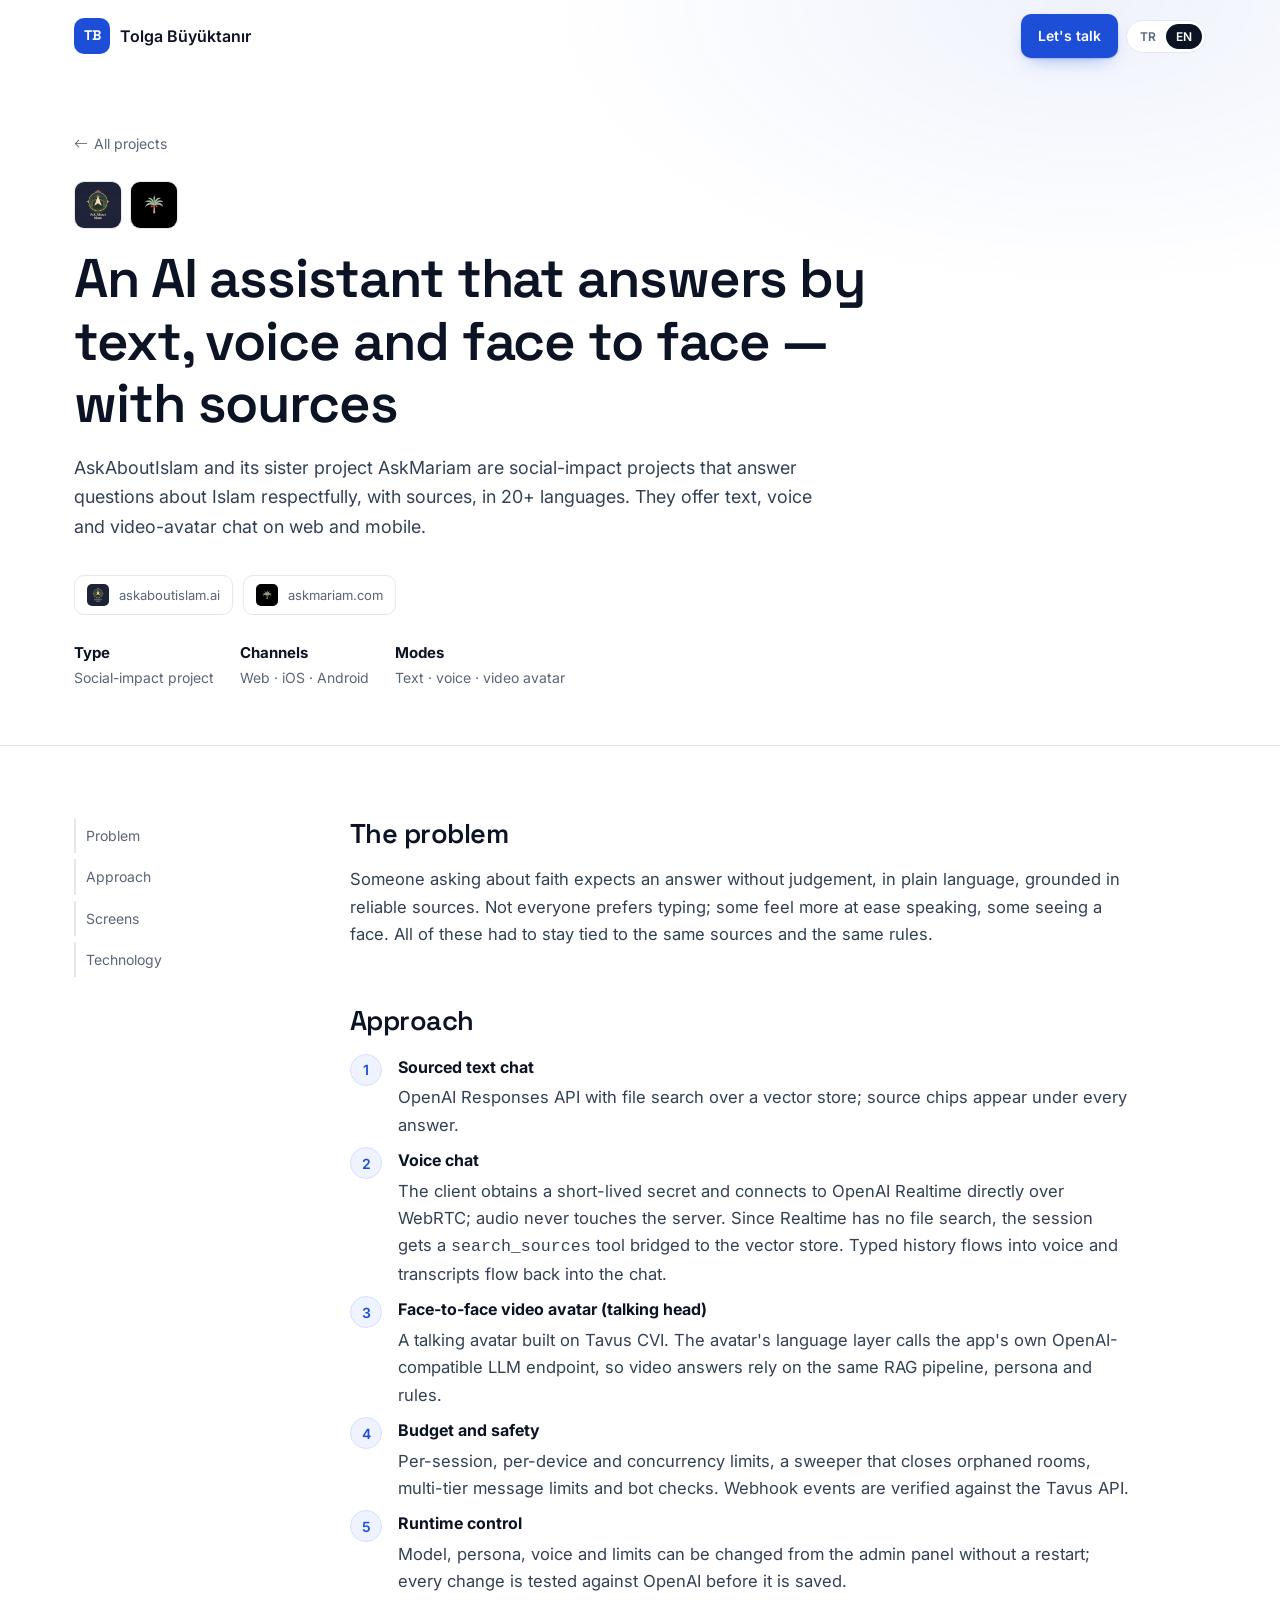
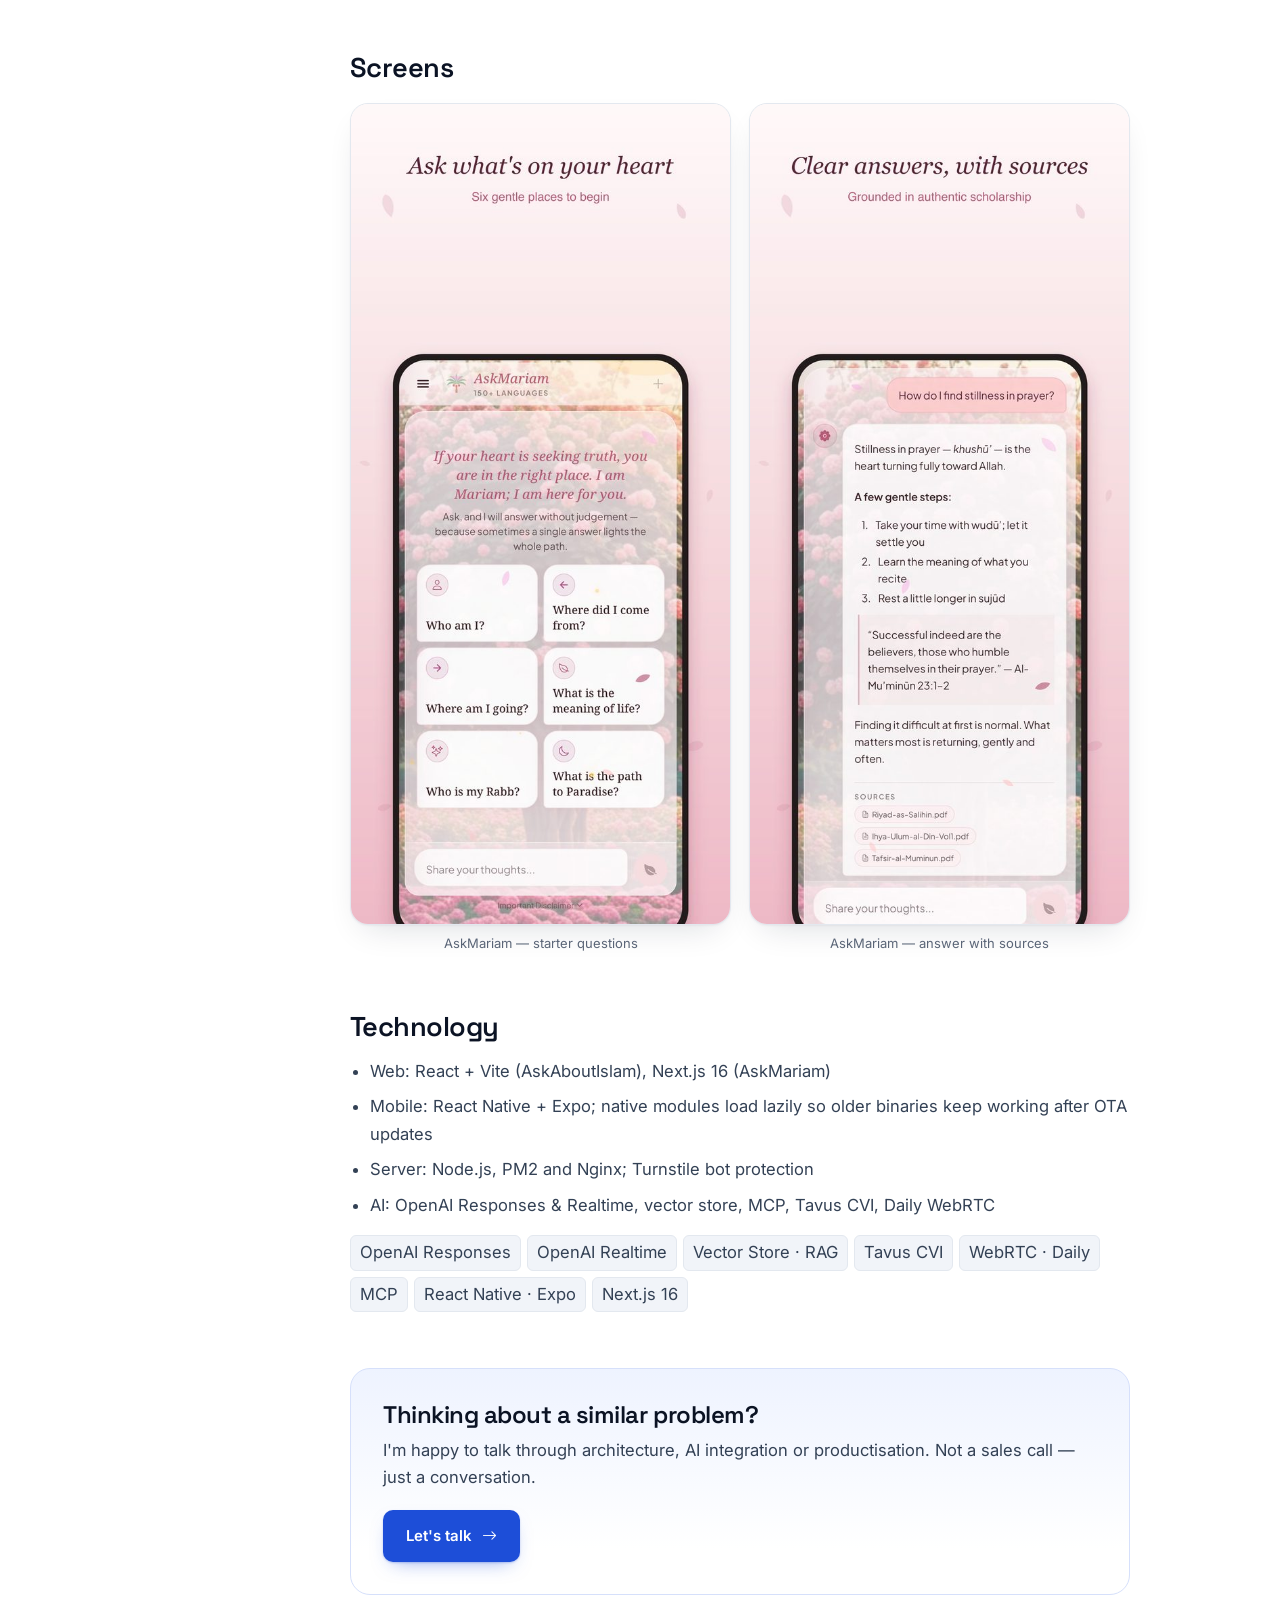
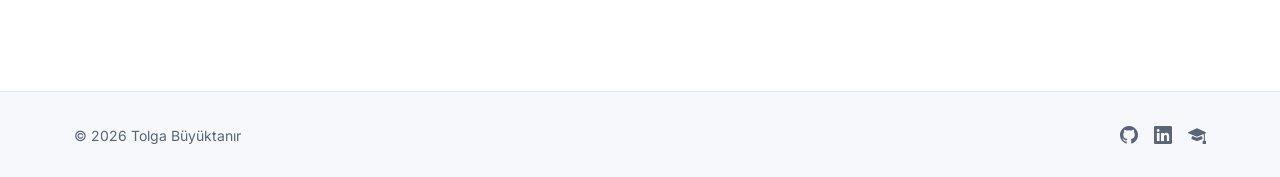
==== commit 07bf7c9c: "Show CodeBody screenshots full width with click-to-enlarge - Stack the CodeBody spotlight: copy on t" ====
--- a/case/askaboutislam.html
+++ b/case/askaboutislam.html
@@ -102,6 +102,7 @@
         </div>
     </footer>
     <script src="../static/js/case.js"></script>
+    <script src="../static/js/zoom.js"></script>
 </body>
 
 </html>
--- a/static/css/site.css
+++ b/static/css/site.css
@@ -538,3 +538,51 @@
 .faq details[open] summary i { transform: rotate(45deg); }
 .faq details p { margin: 0 0 18px; color: var(--muted); font-size: 15px; }
 @media (max-width: 920px) { .faq { grid-template-columns: 1fr; } }
+
+/* ---------- real product screenshots ---------- */
+.shot-frame { margin: 0; border-radius: 14px; overflow: hidden; border: 1px solid var(--ink-border); background: var(--ink); box-shadow: var(--shadow-lg); }
+.shot-frame img { width: 100%; height: auto; display: block; }
+.shot-offset { width: 82%; margin: -40px 0 0 auto; position: relative; }
+@media (max-width: 640px) { .shot-offset { width: 100%; margin: 14px 0 0; } }
+
+/* ---------- stacked spotlight with full-width screenshots ---------- */
+.spot-stack { grid-template-columns: 1fr; gap: 36px; }
+.spot-stack .spot-copy { display: grid; grid-template-columns: 1fr 1fr; gap: 0 48px; align-items: start; }
+.spot-stack .spot-copy > .badge, .spot-stack .spot-copy > h2, .spot-stack .spot-copy > .spot-lead { grid-column: 1; }
+.spot-stack .spot-copy > .spot-features { grid-column: 2; grid-row: 1 / span 4; margin-top: 4px; }
+.spot-stack .spot-copy > .tags, .spot-stack .spot-copy > .spot-actions { grid-column: 1; }
+.shot-row { display: grid; grid-template-columns: repeat(3, 1fr); gap: 16px; margin-top: 16px; }
+.shot-thumb { margin: 0; }
+.shot-thumb .zoomable { display: block; width: 100%; aspect-ratio: 16 / 10; border-radius: 12px; overflow: hidden; border: 1px solid var(--border); background: var(--ink); box-shadow: var(--shadow-sm); }
+.shot-thumb img { width: 100%; height: 100%; object-fit: cover; object-position: top center; }
+.shot-thumb:first-child .zoomable { background: #fff; }
+.shot-thumb:first-child img { object-fit: contain; }
+.shot-thumb figcaption { font-size: 13px; color: var(--muted); margin-top: 8px; text-align: center; }
+.zoomable { padding: 0; border: 0; background: none; cursor: zoom-in; display: block; width: 100%; }
+.zoomable img { transition: transform .3s; }
+.zoomable:hover img { transform: scale(1.015); }
+.zoom-hint { font-size: 12.5px; color: var(--muted); text-align: center; margin: 14px 0 0; }
+
+/* lightbox */
+.lightbox { position: fixed; inset: 0; z-index: 500; background: rgba(11, 19, 36, .88); display: grid; place-items: center; padding: 24px; cursor: zoom-out; opacity: 0; transition: opacity .2s; }
+.lightbox.open { opacity: 1; }
+.lightbox img { max-width: min(1600px, 100%); max-height: calc(100vh - 80px); width: auto; height: auto; border-radius: 12px; box-shadow: 0 30px 80px rgba(0, 0, 0, .5); background: #fff; }
+.lightbox-close { position: absolute; top: 16px; right: 16px; width: 44px; height: 44px; border-radius: 50%; border: 0; background: rgba(255, 255, 255, .15); color: #fff; font-size: 20px; cursor: pointer; }
+.lightbox-close:hover { background: rgba(255, 255, 255, .25); }
+
+@media (max-width: 1080px) {
+    .spot-stack .spot-copy { display: block; }
+}
+@media (max-width: 640px) {
+    .shot-row { grid-template-columns: 1fr 1fr; }
+    .shot-row .shot-thumb:last-child { grid-column: 1 / -1; }
+}
+@media (min-width: 1081px) {
+    .spot-stack .spot-copy { grid-template-rows: repeat(5, auto) 1fr; }
+    .spot-stack .spot-copy > .badge { justify-self: start; grid-row: 1; }
+    .spot-stack .spot-copy > h2 { grid-row: 2; }
+    .spot-stack .spot-copy > .spot-lead { grid-row: 3; }
+    .spot-stack .spot-copy > .tags { grid-row: 4; }
+    .spot-stack .spot-copy > .spot-actions { grid-row: 5; }
+    .spot-stack .spot-copy > .spot-features { grid-row: 1 / -1; }
+}
--- a/static/css/case.css
+++ b/static/css/case.css
@@ -36,3 +36,7 @@
 @media (max-width: 640px) { .shots { grid-template-columns: 1fr 1fr; gap: 10px; } .case-hero { padding-top: 112px; } }
 .case-hero .app-icons { display: flex; margin-bottom: 18px; }
 .case-back { display: flex; width: max-content; }
+.shots figure { margin: 0; }
+.shots .wide { grid-column: 1 / -1; }
+.shots img { background: #fff; }
+.shots img { cursor: zoom-in; }
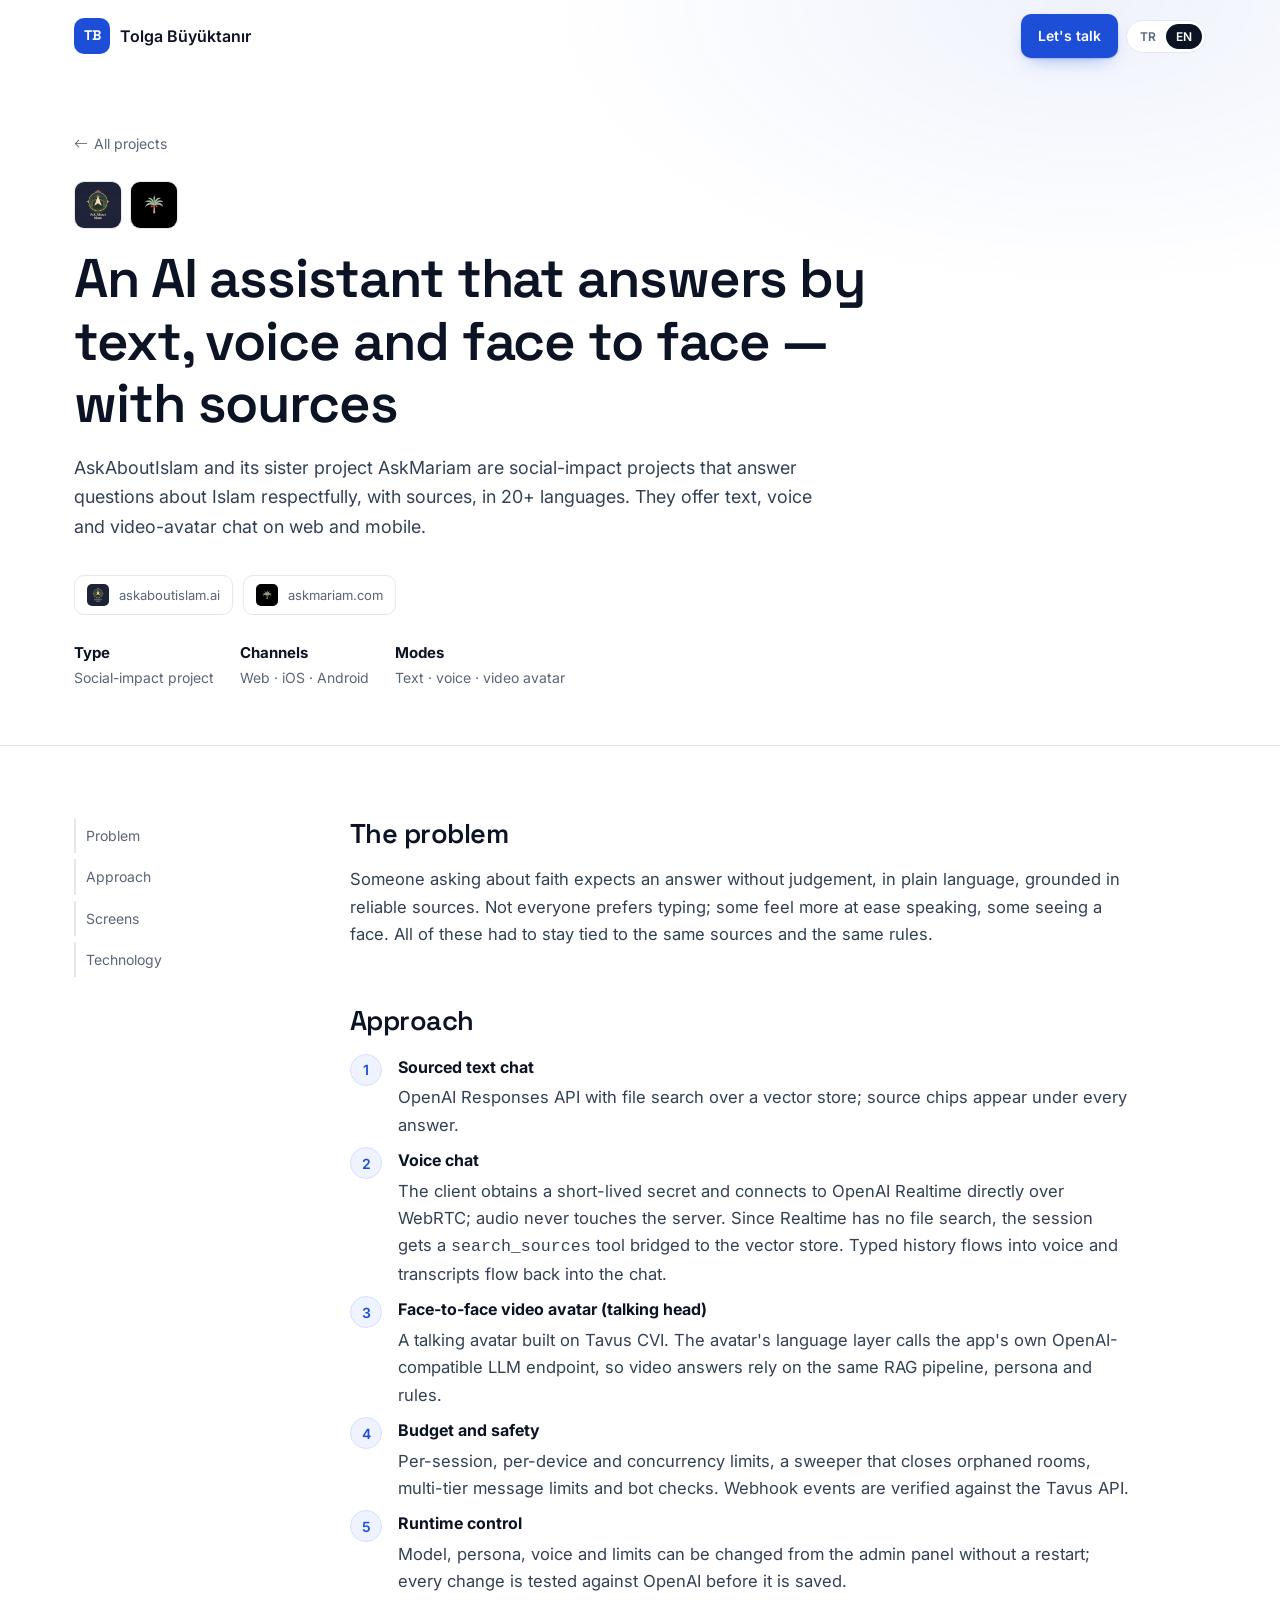
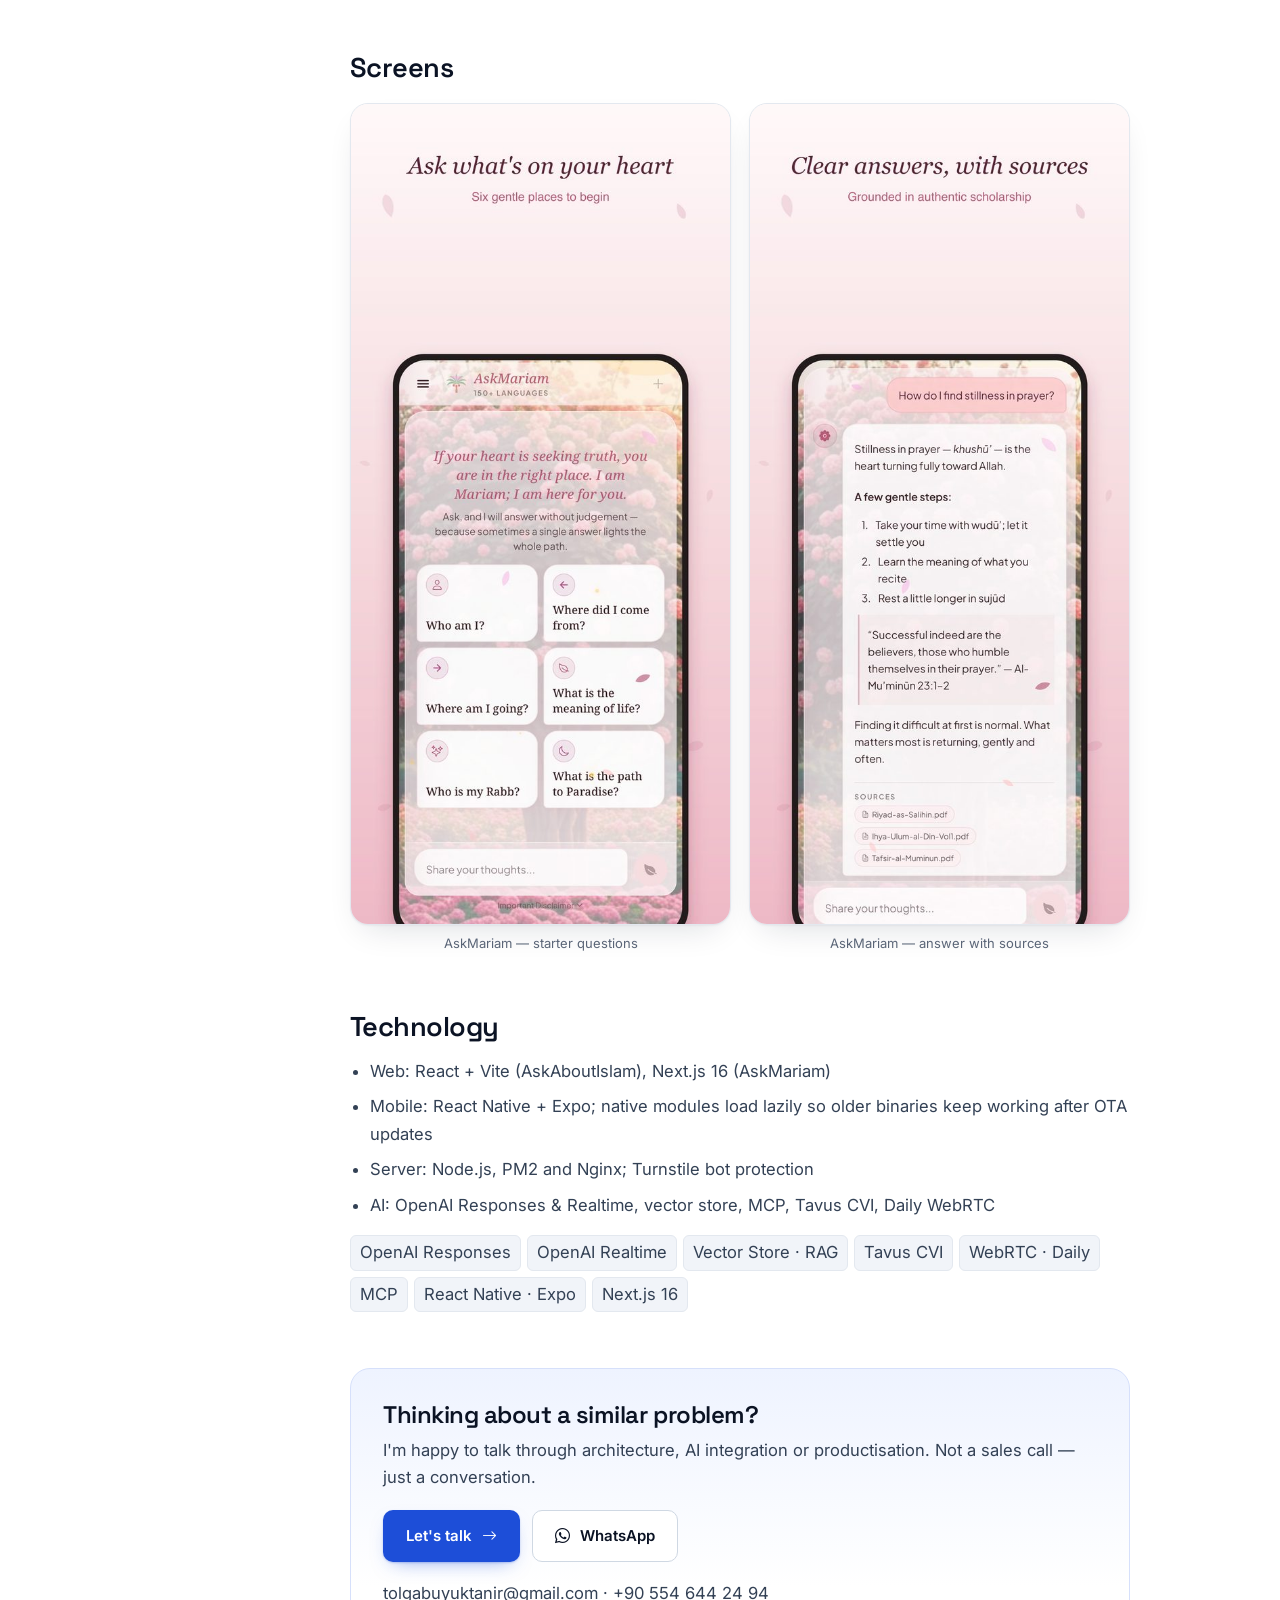
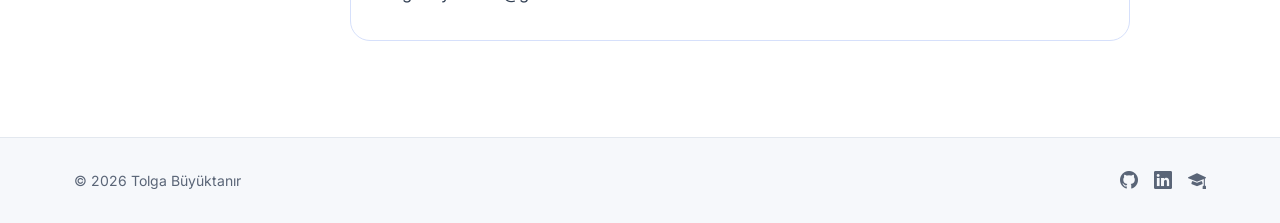
==== commit 1661c4df: "Add phone, WhatsApp and email contact points - Contact list: phone (tel:) and WhatsApp link alongsid" ====
--- a/case/askaboutislam.html
+++ b/case/askaboutislam.html
@@ -85,6 +85,8 @@
                         <h2><span data-l="tr">Benzer bir problem üzerine mi düşünüyorsunuz?</span><span data-l="en">Thinking about a similar problem?</span></h2>
                         <p><span data-l="tr">Mimari, yapay zekâ entegrasyonu ya da ürünleştirme üzerine konuşmaktan memnuniyet duyarım. Satış görüşmesi değil, sadece bir sohbet.</span><span data-l="en">I'm happy to talk through architecture, AI integration or productisation. Not a sales call — just a conversation.</span></p>
                         <a href="../index.html#contact" class="btn btn-primary"><span data-l="tr">Tanışalım</span><span data-l="en">Let's talk</span> <i class="bi bi-arrow-right"></i></a>
+                        <a href="https://wa.me/905546442494" target="_blank" rel="noopener" class="btn btn-ghost"><i class="bi bi-whatsapp"></i> WhatsApp</a>
+                        <p class="case-contact"><a href="mailto:tolgabuyuktanir@gmail.com">tolgabuyuktanir@gmail.com</a> · <a href="tel:+905546442494">+90 554 644 24 94</a></p>
                     </div>
                 </div>
             </div>
--- a/static/css/site.css
+++ b/static/css/site.css
@@ -586,3 +586,8 @@
     .spot-stack .spot-copy > .spot-actions { grid-row: 5; }
     .spot-stack .spot-copy > .spot-features { grid-row: 1 / -1; }
 }
+
+/* ---------- footer contact ---------- */
+.footer-contact { display: flex; flex-wrap: wrap; gap: 6px 10px; align-items: center; }
+.footer-contact a { color: var(--text-2); }
+.footer-contact a:hover { color: var(--primary); }
--- a/static/css/case.css
+++ b/static/css/case.css
@@ -40,3 +40,6 @@
 .shots .wide { grid-column: 1 / -1; }
 .shots img { background: #fff; }
 .shots img { cursor: zoom-in; }
+.case-cta .btn { margin: 0 8px 8px 0; }
+.case-contact { margin: 10px 0 0 !important; font-size: 14px; color: var(--muted); }
+.case-contact a { color: var(--text-2); }
